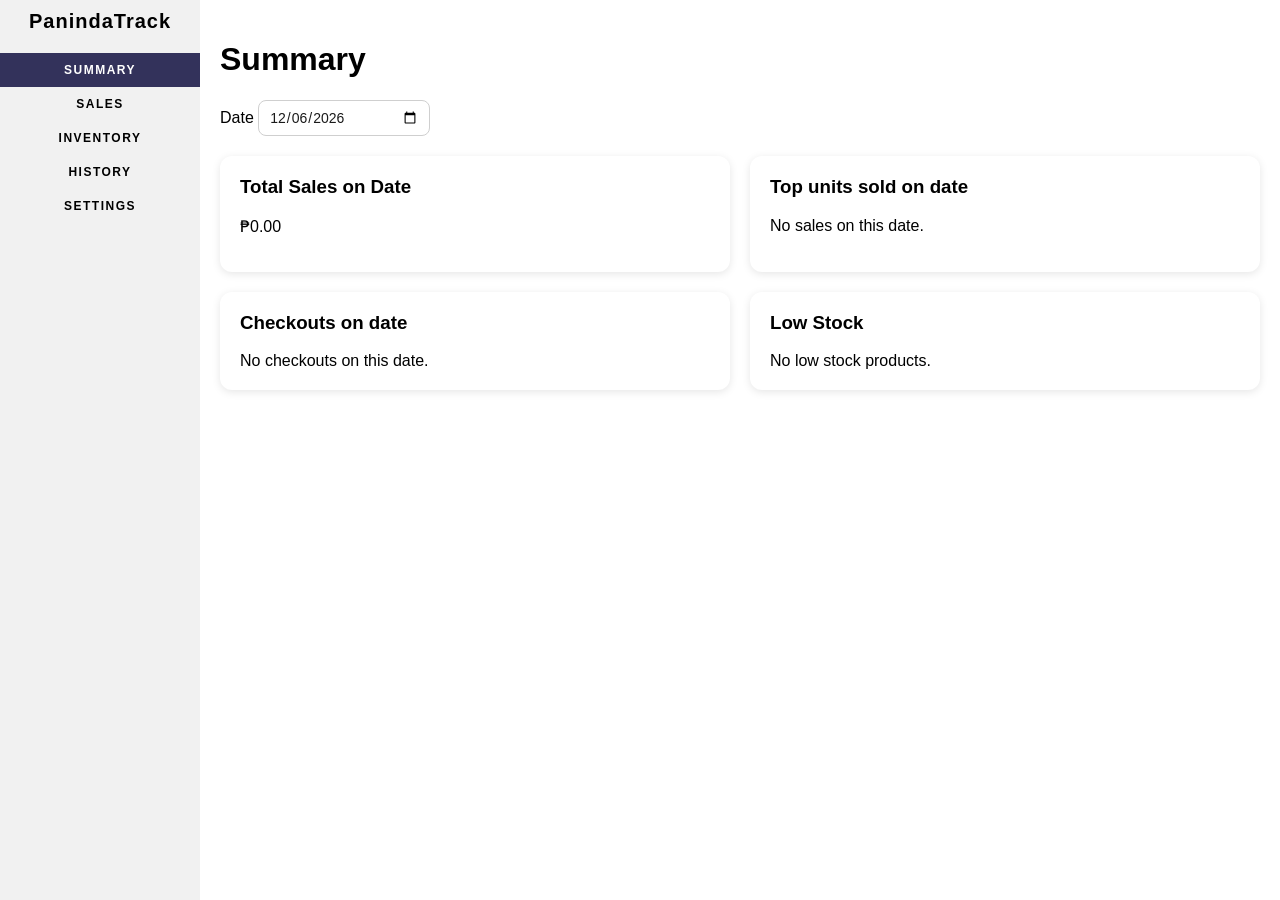
==== index.html @ 16f16569 "Initial commit" ====
<!DOCTYPE html>
<html lang="en">
<head>
    <meta charset="UTF-8">
    <meta name="viewport" content="width=device-width, initial-scale=1.0">
    <link rel="stylesheet" href="css/style.css">
    <title>Summary</title>
</head>
<body>
    <div class="container">
        <nav class="nav-bar">
            <a href="index.html"><h1 class="text-logo">PanindaTrack</h1></a>
            <ul>
                <li><a href="index.html">Summary</a></li>
                <li><a href="html/sales.html">Sales</a></li>
                <li><a href="html/inventory.html">Inventory</a></li>
                <li><a href="html/history.html">History</a></li>
                <li><a href="html/settings.html">Settings</a></li>
            </ul>
        </nav>
    
        <main class="content">
            <h1>Summary</h1>

            <label for="date-input">Date</label>
            <input type="date" id="date-input">

            <div class="summary-grid">

                <div class="content-container">
                    <h3>Total Sales on Date</h3>
                    <p id="total-all">₱0.00</p>
                </div>

                <div class="content-container">
                    <h3>Top units sold on date</h3>
                    <div id="top-display"></div>
                </div>

                <div class="content-container">
                    <h3>Checkouts on date</h3>
                    <div id="checkout-display"></div>
                </div>

                <div class="content-container">
                    <h3>Low Stock</h3>
                    <div id="low-display"></div>
                </div>
            </div>
            
        </main>

    </div>
    <script src="/js/script.js"></script>
    <script src="/js/summary.js"></script>
</body>
</html>
---- css/style.css ----
html, body {
    height: 100%;
}

body {
    margin: 0;
    font-family: 'Inter', sans-serif;
}

/*shared background*/
.text-logo,
.nav-bar,
ul {
    background-color: #f1f1f1;
    width: 200px;
}

/*navbar*/
.text-logo {
    margin: 0 0 10px 0;
    padding: 10px 5px;
    text-align: center;
    box-sizing: border-box;
    font-size: 20px;
    font-weight: 600;
    letter-spacing: 1px;
}

.text-logo a {
    color: #33325b;
}

.nav-bar {
    height: 100vh;
}

ul {
    list-style-type: none;
    margin: 0;
    padding: 0;
}

a {
    color: black;
    text-decoration: none;
}

li a {
    display: block;
    text-align: center;
    padding: 10px 5px;
    text-transform: uppercase;
    font-size: 12px;
    font-weight: 600;
    letter-spacing: 1.5px;
}

li a:hover,
li a.active {
    background-color: #33325b;
    color: white;
}

/*layout, content, content-container*/
.container{
    display: flex;
}

.content{
    flex: 1;
    padding: 20px;
}

.content-container{
    background-color: white;
    padding: 20px;
    border-radius: 12px;
    box-shadow: 0 2px 8px rgba(0, 0, 0, 0.1);
    max-width: 150px;
}

.content-container h3{
    margin-top: 0;
}

.content-container button{
    font-family: inherit;
    font-size: 14px;
    font-weight: 600;
    padding: 8px 16px;
    border: none;
    border-radius: 8px;
    background-color: #e0e0e0;
    color: #1a1a1a;
    cursor: pointer;
}

.content-container button:hover{
    background-color: #33325b;
    color: white;
}

.content-container button:hover,
.content-container button.active {
    background-color: #33325b;
    color: white;
}

/*Inventory*/
#inventory{
    max-width: 1000px;
    margin-top: 20px;
}

/*Inventory: products*/
table{
    width: 100%;
    border-collapse: collapse;
}

th, td{
    text-align: left;
    padding: 12px 16px;
    border-bottom: 1px solid #e0e0e0;
}

tbody tr { 
    cursor: pointer; 
}

tbody tr:hover,
tr.selected { 
    background-color: #e6e6e6; 
}

/*Inventory: form*/
.form {
    display: flex;
    flex-wrap: wrap;
    gap: 10px;
    align-items: flex-end;
    margin-bottom: 20px;
}

.form label {
    display: flex;
    flex-direction: column;
    gap: 4px;
    font-size: 13px;
    font-weight: 600;
}

input {
    width: 150px;
    padding: 8px 10px;
    font-family: inherit;
    font-size: 14px;
    border: 1px solid #cfcfcf;
    border-radius: 8px;
    background-color: white;
    color: #1a1a1a;
}

input:focus {
    outline: none;
    border-color: #33325b;
}

.form button {
    font-family: inherit;
    font-size: 14px;
    font-weight: 600;
    padding: 9px 18px;
    border: none;
    border-radius: 8px;
    background-color: #e0e0e0;
    color: #1a1a1a;
    cursor: pointer;
}

.form button:hover {
    background-color: #33325b;
    color: white;
}

/*Inventory: delete*/
dialog {
    width: 320px;
    max-width: 90%;
    padding: 24px;
    border: none;
    border-radius: 12px;
    box-shadow: 0 4px 16px rgba(0, 0, 0, 0.25);
    font-family: inherit;
}

dialog p {
    margin: 0 0 20px 0;
    font-size: 16px;
    font-weight: 600;
}

.dialog-buttons {
    display: flex;
    gap: 10px;
    justify-content: flex-end;
}

dialog button {
    font-family: inherit;
    font-size: 14px;
    font-weight: 600;
    padding: 9px 18px;
    border: none;
    border-radius: 8px;
    cursor: pointer;
}

#noBtn {
    background-color: #e0e0e0;
    color: #1a1a1a;
}

#noBtn:hover {
    background-color: #33325b;
    color: white;
}

#yesBtn {
    background-color: #c62828;
    color: white;
}

#yesBtn:hover:not(:disabled) {
    background-color: #a61e1e;
}

#yesBtn:disabled {
    opacity: 0.5;
    cursor: not-allowed;
}

/*Inventory: duplicate checker message*/
#message {
    text-align: center;
    color: #c62828;
    font-weight: 600;
}

/*Sales*/
#sales{
    max-width: 1000px;
    margin: 20px;
}

td span{
    display: inline-block;
    min-width: 32px;
    text-align: center;
}

dialog button {
    font-family: inherit;
    font-size: 14px;
    font-weight: 600;
    padding: 9px 18px;
    border: none;
    border-radius: 8px;
    background-color: #e0e0e0;
    color: #1a1a1a;
    cursor: pointer;
}

dialog button:hover {
    background-color: #33325b;
    color: white;
}

#checkout-summary {
    margin-bottom: 12px;
}

#checkout-summary div {
    padding: 4px 0;
}

dialog p {
    margin: 12px 0 20px 0;
}

/*Summary*/
.summary-grid {
    display: grid;
    grid-template-columns: 1fr 1fr;
    gap: 20px;
    margin-top: 20px;
}

.summary-grid .content-container {
    width: 100%;
    max-width: none;
    min-width: 0;
    overflow-x: auto;
    box-sizing: border-box;
}

.content{
    min-width: 0;
}

.summary-grid td,
.summary-grid th {
    white-space: nowrap;
}

@media (max-width: 800px) {
    .summary-grid { grid-template-columns: 1fr; }
}

/*History: button*/
#clearBtn {
    font-family: inherit;
    font-size: 14px;
    font-weight: 600;
    padding: 9px 18px;
    border: none;
    border-radius: 8px;
    background-color: #e0e0e0;
    color: #1a1a1a;
    cursor: pointer;
}

#clearBtn:hover {
    background-color: #33325b;
    color: white;
}

.toolbar {
    display: flex;
    align-items: center;
    gap: 10px;
    margin-bottom: 20px;
}

/*light-dark theme (keep at the bottom)*/
body.dark {
    background-color: #1a1a1a;
    color: white;
}

body.dark .text-logo,
body.dark .nav-bar,
body.dark ul {
    background-color: #2a2a2a;
}

body.dark a,
body.dark li a {
    color: white;
}

body.dark .text-logo a {
    color: #DBDBDB;
}

body.dark li a:hover,
body.dark li a.active {
    background-color: #DBDBDB;
    color: #1a1a1a;
}

body.dark .content-container {
    background-color: #2a2a2a;
    box-shadow: none;
}

body.dark .content-container button {
    background-color: #3a3a3a;
    color: white;
}

body.dark .content-container button:hover,
body.dark .content-container button.active {
    background-color: #DBDBDB;
    color: #1a1a1a;
}

body.dark tbody tr:hover,
body.dark tr.selected { 
    background-color: #3a3a3a; 
}

body.dark input {
    background-color: #2a2a2a;
    border-color: #3a3a3a;
    color: white;
}

body.dark input:focus {
    border-color: #DBDBDB;
}

body.dark .form button {
    background-color: #3a3a3a;
    color: white;
}

body.dark .form button:hover {
    background-color: #DBDBDB;
    color: #1a1a1a;
}

/*Inventory: delete*/
body.dark dialog {
    background-color: #2a2a2a;
    color: white;
}

body.dark #noBtn {
    background-color: #3a3a3a;
    color: white;
}

body.dark #noBtn:hover {
    background-color: #DBDBDB;
    color: #1a1a1a;
}

/*Inventory: duplicate error message*/
body.dark #message {
    color: #ff8a80;
}

/*Sales: dialog button*/
body.dark dialog button {
    background-color: #3a3a3a;
    color: #d8d8d8;
}

body.dark dialog button:hover {
    background-color: #d8d8d8;
    color: #1a1a1a;
}

/*History: button*/
body.dark #clearBtn {
    background-color: #3a3a3a;
    color: #d8d8d8;
}

body.dark #clearBtn:hover {
    background-color: #d8d8d8;
    color: #1a1a1a;
}
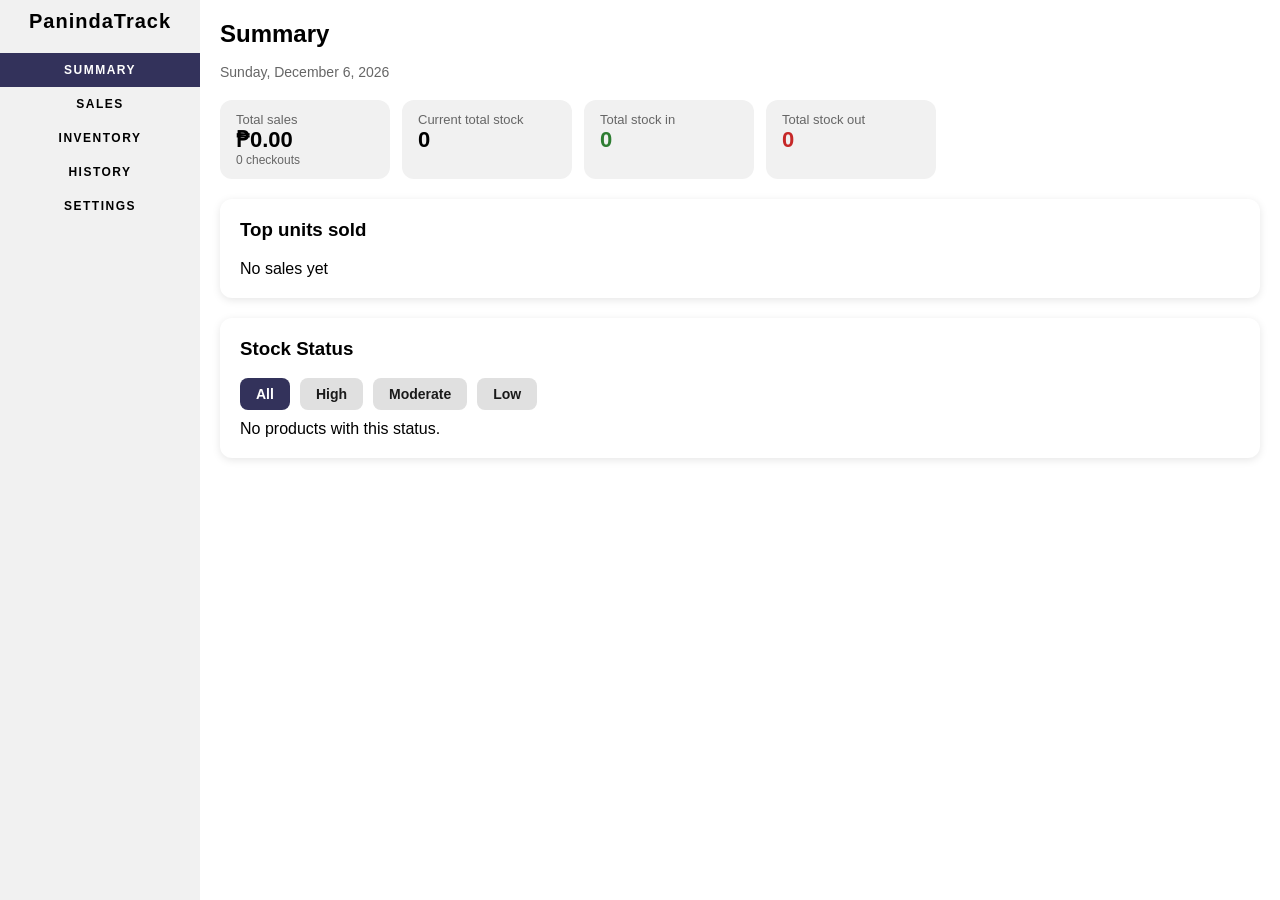
==== commit 03c57474: "Added new features" ====
--- a/index.html
+++ b/index.html
@@ -22,36 +22,53 @@
         <main class="content">
             <h1>Summary</h1>
 
-            <label for="date-input">Date</label>
-            <input type="date" id="date-input">
+            <p id="today-date"></p>
+
+            <div class="stat-cards">
+                <div class="stat-card sales">
+                    <span>Total sales</span>
+                    <strong id="total-all">₱0.00</strong>
+                    <small id="checkout-count">0 checkouts</small>
+                </div>
+
+                <div class="stat-card">
+                    <span>Current total stock</span>
+                    <strong id="total-stock">0</strong>
+                </div>
+
+                <div class="stat-card in">
+                    <span>Total stock in</span>
+                    <strong id="total-in">0</strong>
+                </div>
+
+                <div class="stat-card out">
+                    <span>Total stock out</span>
+                    <strong id="total-out">0</strong>
+                </div>
+            </div>
 
             <div class="summary-grid">
-
-                <div class="content-container">
-                    <h3>Total Sales on Date</h3>
-                    <p id="total-all">₱0.00</p>
-                </div>
-
-                <div class="content-container">
-                    <h3>Top units sold on date</h3>
+                <div class="content-container top-card">
+                    <h3>Top units sold</h3>
                     <div id="top-display"></div>
                 </div>
 
-                <div class="content-container">
-                    <h3>Checkouts on date</h3>
-                    <div id="checkout-display"></div>
-                </div>
-
-                <div class="content-container">
-                    <h3>Low Stock</h3>
-                    <div id="low-display"></div>
+                <div class="content-container status-card">
+                    <h3>Stock Status</h3>
+                    <div class="status-header">
+                        <button type="button" class="status-btn active" data-status="all">All</button>
+                        <button type="button" class="status-btn" data-status="high">High</button>
+                        <button type="button" class="status-btn" data-status="moderate">Moderate</button>
+                        <button type="button" class="status-btn" data-status="low">Low</button>
+                    </div>
+                    <div id="status-display"></div>
                 </div>
             </div>
             
         </main>
 
     </div>
-    <script src="/js/script.js"></script>
-    <script src="/js/summary.js"></script>
+    <script src="js/script.js"></script>
+    <script src="js/summary.js"></script>
 </body>
 </html>
--- a/css/style.css
+++ b/css/style.css
@@ -71,6 +71,11 @@
     padding: 20px;
 }
 
+.content h1 {
+    font-size: 24px;
+    margin: 0 0 16px 0;
+}
+
 .content-container{
     background-color: white;
     padding: 20px;
@@ -106,6 +111,190 @@
     color: white;
 }
 
+.content-container button.delete-btn,
+body.dark .content-container button.delete-btn {
+    background-color: #e53935;
+    color: white;
+}
+
+.content-container button.delete-btn:hover,
+body.dark .content-container button.delete-btn:hover {
+    background-color: #c62828;
+    color: white;
+}
+
+/*Summary*/
+.summary-grid {
+    display: grid;
+    grid-template-columns: 1fr 1fr;
+    gap: 20px;
+    margin-top: 20px;
+}
+
+.summary-grid .content-container {
+    width: 100%;
+    max-width: none;
+    min-width: 0;
+    overflow-x: auto;
+    box-sizing: border-box;
+}
+
+.content{
+    min-width: 0;
+}
+
+.summary-grid td,
+.summary-grid th {
+    white-space: nowrap;
+}
+
+@media (max-width: 800px) {
+    .summary-grid { grid-template-columns: 1fr; }
+}
+
+/*Summary:; today date*/
+#today-date{
+    margin: 0 0 16px 0;
+    font-size: 14px;
+    color: #666;
+}
+
+body.dark #today-date{
+    color: #b0b0b0;
+}
+
+/*Summary: Sales*/
+.stat-cards{
+    display: flex;
+    flex-wrap: wrap;
+    gap: 12px;
+    margin-bottom: 20px;
+}
+
+.stat-card.sales{
+    order: -1;
+}
+
+.stat-card small{
+    display: block;
+    font-size: 12px;
+    color: #666;
+}
+
+body.dark .stat-card small{
+    color: #b0b0b0;
+}
+
+/*Summary: units sold*/
+.top-card{
+    grid-column: 1 / -1;
+}
+
+.top-card td{
+    padding: 6px 12px;
+    font-size: 14px;
+}
+
+/*Summary: stock status*/
+#status-display{
+    max-height: 300px;
+    overflow-y: auto;
+}
+
+#status-display thead th{
+    position: sticky;
+    top: 0;
+    background-color: white;
+}
+
+.status-card{
+    grid-column: 1 / -1;
+    max-width: 700px;
+}
+
+.status-card td,
+.status-card th{
+    white-space: normal;
+}
+
+body.dark #status-display thead th{
+    background-color: #363636;
+}
+
+.status-header{
+    display: flex;
+    flex-wrap: wrap;
+    align-items: center;
+    gap: 10px;
+    margin-bottom: 10px;
+}
+
+.status-header h3{
+    margin: 0 13px 0 0;
+}
+
+.status-btn{
+    font-family: inherit;
+    font-size: 14px;
+    font-weight: 600;
+    padding: 8px 16px;
+    border: none;
+    border-radius: 8px;
+    background-color: #e0e0e0;
+    color: #1a1a1a;
+    cursor: pointer;
+}
+
+.status-btn:hover,
+.status-btn.active{
+    background-color: #33325b;
+    color: white;
+}
+
+.badge.high{
+    background-color: #e3f4e5;
+    color: #2e7d32;
+}
+
+.badge.moderate{
+    background-color: #fff3d6;
+    color: #b26a00;
+}
+
+.badge.low{
+    background-color: #fdeaea;
+    color: #c62828;
+}
+
+body.dark .status-btn{
+    background-color: #444444;
+    color: #d8d8d8;
+}
+
+body.dark .status-btn:hover,
+body.dark .status-btn.active{
+    background-color: #DBDBDB;
+    color: #1a1a1a;
+}
+
+body.dark .badge.high{
+    background-color: #1f3a22;
+    color: #81c784;
+}
+
+body.dark .badge.moderate{
+    background-color: #3d3318;
+    color: #ffd84f;
+}
+
+body.dark .badge.low{
+    background-color: #3d2121;
+    color: #ff8a80;
+}
+
+.content >.stat-cards{
+    margin-top: 20px;
+}
 /*Inventory*/
 #inventory{
     max-width: 1000px;
@@ -125,12 +314,12 @@
 }
 
 tbody tr { 
-    cursor: pointer; 
+    cursor: default; 
 }
 
 tbody tr:hover,
 tr.selected { 
-    background-color: #e6e6e6; 
+    background-color: #f5f3f3; 
 }
 
 /*Inventory: form*/
@@ -184,6 +373,11 @@
 }
 
 /*Inventory: delete*/
+
+td button + button {
+    margin-left: 10px;   /* gap between Edit and Delete */
+}
+
 dialog {
     width: 320px;
     max-width: 90%;
@@ -241,10 +435,26 @@
 }
 
 /*Inventory: duplicate checker message*/
-#message {
+#message.error {
     text-align: center;
     color: #c62828;
     font-weight: 600;
+}
+
+#message.success {
+    text-align: center;
+    color: #74e287;
+    font-weight: 600;
+}
+
+#message {
+    opacity: 0;
+    min-height: 20px;
+    transition: opacity 0.4s ease;
+}
+
+#message.show{
+    opacity: 1;
 }
 
 /*Sales*/
@@ -288,33 +498,293 @@
     margin: 12px 0 20px 0;
 }
 
-/*Summary*/
-.summary-grid {
-    display: grid;
-    grid-template-columns: 1fr 1fr;
-    gap: 20px;
-    margin-top: 20px;
-}
-
-.summary-grid .content-container {
-    width: 100%;
-    max-width: none;
-    min-width: 0;
+.stock-error{
+    margin: 8px 0 12px;
+    font-size: 13px;
+    color: #c62828;
+}
+
+body.dark .stock-error{
+    color: #ff8a80;
+}
+
+/*History: styling*/
+#type-input{
+    padding: 8px 10px;
+    font-family: inherit;
+    font-size: 14px;
+    border: 1px solid #cfcfcf;
+    border-radius: 8px;
+    background-color: white;
+    color: #1a1a1a;
+}
+
+.toolbar{
+    flex-wrap: wrap;
+}
+
+.stat-card{
+    padding: 12px 16px;
+    border-radius: 12px;
+    background-color: #f1f1f1;
+    box-sizing: border-box;
+    width: 170px;
+}
+
+.stat-card span{
+    display: block;
+    font-size: 13px;
+    color: #666;
+}
+
+.stat-card strong{
+    font-size: 22px;
+}
+
+.stat-card.in strong { color: #2e7d32; }
+.stat-card.out strong { color: #c62828; }
+
+.badge{
+    display: inline-block;
+    padding: 3px 10px;
+    border-radius: 6px;
+    font-size: 12px;
+    font-weight: 600;
+}
+
+.badge.in{
+    background-color: #e3f4e5;
+    color: #2e7d32;
+}
+
+.badge.out{
+    background-color: #fdeaea;
+    color: #c62828;
+}
+
+#history-display{
     overflow-x: auto;
-    box-sizing: border-box;
-}
-
-.content{
-    min-width: 0;
-}
-
-.summary-grid td,
-.summary-grid th {
+    overflow-y: auto;
+    max-height: calc(100vh - 380px);
+}
+
+#history-display thead th{
+    position: sticky;
+    top: 0;
+    background-color: white;
+}
+
+body.dark #history-display thead th{
+    background-color: #2b2b2b;
+}
+
+#history-display td,
+#history-display th{
     white-space: nowrap;
 }
 
-@media (max-width: 800px) {
-    .summary-grid { grid-template-columns: 1fr; }
+/*History: tabs*/
+.tabs{
+    display: flex;
+    gap: 10px;
+    margin-bottom: 16px;
+}
+
+.tab-btn{
+    font-family: inherit;
+    font-size: 14px;
+    font-weight: 600;
+    padding: 8px 16px;
+    border: none;
+    border-radius: 8px;
+    background-color: #e0e0e0;
+    color: #1a1a1a;
+    cursor: pointer;
+}
+
+.tab-btn:hover,
+.tab-btn.active{
+    background-color: #33325b;
+    color: white;
+}
+
+/*History: checkouts*/
+#co-message{
+    min-height: 20px;
+    margin: 0 0 12px 0;
+    color: #c62828;
+    font-weight: 600;
+}
+
+.co-cards{
+    display: flex;
+    flex-direction: column;
+    gap: 12px;
+    margin-bottom: 16px;
+}
+
+.co-card{
+    padding: 12px 16px;
+    border-radius: 12px;
+    background-color: #f1f1f1;
+}
+
+.co-card span{
+    display: block;
+    font-size: 13px;
+    color: #666;
+    margin-bottom: 4px;
+}
+
+.co-card strong{
+    font-size: 22px;
+}
+
+#co-top{
+    max-height: 130px;
+    overflow-y: auto;
+    padding-right: 24px;
+    font-size: 14px;
+}
+
+.co-row{
+    display: flex;
+    justify-content: space-between;
+    padding: 3px 0;
+}
+
+.co-list{
+    max-height: 260px;
+    overflow-y: auto;
+    padding: 4px 16px;
+    border-radius: 12px;
+    background-color: #f1f1f1;
+}
+
+.co-list thead th{
+    position: sticky;
+    top: 0;
+    background-color: #f1f1f1;
+}
+
+.co-list td,
+.co-list th{
+    white-space: nowrap;
+}
+
+/*History: buttons*/
+#co-clear,
+.co-list button{
+    font-family: inherit;
+    font-size: 14px;
+    font-weight: 600;
+    padding: 6px 14px;
+    border: none;
+    border-radius: 8px;
+    background-color: #e0e0e0;
+    color: #1a1a1a;
+    cursor: pointer;
+}
+
+#co-clear{
+    padding: 9px 18px;
+}
+
+#co-clear:hover,
+.co-list button:hover{
+    background-color: #33325b;
+    color: white;
+}
+
+body.dark #co-clear,
+body.dark .co-list button{
+    background-color: #444444;
+    color: #d8d8d8;
+}
+
+body.dark #co-clear:hover,
+body.dark .co-list button:hover{
+    background-color: #DBDBDB;
+    color: #1a1a1a;
+}
+/*History: receipt dialog*/
+#receipt-dialog{
+    font-family: monospace;
+    font-size: 13px;
+}
+
+#rc-head{
+    text-align: center;
+    margin-bottom: 8px;
+}
+
+#rc-items{
+    max-height: 200px;
+    overflow-y: auto;
+    padding: 8px 8px 8px 0;
+    border-top: 1px dashed #bbb;
+}
+
+#rc-total{
+    margin-top: 8px;
+    font-weight: 800;
+}
+
+#receipt-dialog .dialog-buttons{
+    margin-top: 14px;
+}
+
+body.dark .tab-btn{
+    background-color: #444444;
+    color: #d8d8d8;
+}
+
+body.dark .tab-btn:hover,
+body.dark .tab-btn.active{
+    background-color: #DBDBDB;
+    color: #1a1a1a;
+}
+
+body.dark .co-card,
+body.dark .co-list,
+body.dark .co-list thead th{
+    background-color: #363636;
+}
+
+body.dark .co-card span{
+    color: #b0b0b0;
+}
+
+body.dark #co-message{
+    color: #ff8a80;
+}
+
+body.dark #rc-items{
+    border-color: #555;
+}
+/*dark mode for history*/
+body.dark #type-input{
+    background-color: #2a2a2a;
+    border-color: #3a3a3a;
+    color: white;
+}
+
+body.dark .stat-card{
+    background-color: #2a2a2a;
+}
+
+body.dark .stat-card span{
+    color: #b0b0b0;
+}
+
+body.dark .badge.in{
+    background-color: #1f3a22;
+    color: #81c784;
+}
+
+body.dark .badge.out{
+    background-color: #3d2121;
+    color: #ff8a80;
 }
 
 /*History: button*/
@@ -342,21 +812,34 @@
     margin-bottom: 20px;
 }
 
+#history-message{
+    min-height: 20px;
+    margin: 0 0 12px 0;
+    color: #c62828;
+    font-weight: 600;
+}
+
+body.dark #history-message{
+    color: #ff8a80;
+}
 /*light-dark theme (keep at the bottom)*/
+
+/*base*/
 body.dark {
-    background-color: #1a1a1a;
-    color: white;
-}
-
+    background-color: #2b2b2b;
+    color: white;
+}
+
+body.dark a,
+body.dark li a {
+    color: white;
+}
+
+/*sidebar*/
 body.dark .text-logo,
 body.dark .nav-bar,
 body.dark ul {
-    background-color: #2a2a2a;
-}
-
-body.dark a,
-body.dark li a {
-    color: white;
+    background-color: #363636;
 }
 
 body.dark .text-logo a {
@@ -369,30 +852,39 @@
     color: #1a1a1a;
 }
 
+/*containers and cards*/
 body.dark .content-container {
-    background-color: #2a2a2a;
+    background-color: #363636;
     box-shadow: none;
 }
 
-body.dark .content-container button {
-    background-color: #3a3a3a;
-    color: white;
-}
-
-body.dark .content-container button:hover,
-body.dark .content-container button.active {
-    background-color: #DBDBDB;
-    color: #1a1a1a;
+body.dark .stat-card {
+    background-color: #363636;
+}
+
+body.dark .stat-card span {
+    color: #b0b0b0;
+}
+
+body.dark .stat-card.in strong { color: #81c784; }
+body.dark .stat-card.out strong { color: #ff8a80; }
+
+/*tables*/
+body.dark th,
+body.dark td {
+    border-bottom-color: #4a4a4a;
 }
 
 body.dark tbody tr:hover,
-body.dark tr.selected { 
-    background-color: #3a3a3a; 
-}
-
-body.dark input {
-    background-color: #2a2a2a;
-    border-color: #3a3a3a;
+body.dark tr.selected {
+    background-color: #444444;
+}
+
+/*inputs*/
+body.dark input,
+body.dark #type-input {
+    background-color: #363636;
+    border-color: #4a4a4a;
     color: white;
 }
 
@@ -400,56 +892,46 @@
     border-color: #DBDBDB;
 }
 
-body.dark .form button {
-    background-color: #3a3a3a;
-    color: white;
-}
-
-body.dark .form button:hover {
-    background-color: #DBDBDB;
-    color: #1a1a1a;
-}
-
-/*Inventory: delete*/
-body.dark dialog {
-    background-color: #2a2a2a;
-    color: white;
-}
-
+/*buttons*/
+body.dark .content-container button,
+body.dark .form button,
+body.dark #clearBtn,
+body.dark dialog button,
 body.dark #noBtn {
-    background-color: #3a3a3a;
-    color: white;
-}
-
+    background-color: #444444;
+    color: #d8d8d8;
+}
+
+body.dark .content-container button:hover,
+body.dark .content-container button.active,
+body.dark .form button:hover,
+body.dark #clearBtn:hover,
+body.dark dialog button:hover,
 body.dark #noBtn:hover {
     background-color: #DBDBDB;
     color: #1a1a1a;
 }
 
-/*Inventory: duplicate error message*/
-body.dark #message {
+/*dialogs*/
+body.dark dialog {
+    background-color: #363636;
+    color: white;
+}
+
+/*messages*/
+body.dark #message,
+body.dark .stock-error {
     color: #ff8a80;
 }
 
-/*Sales: dialog button*/
-body.dark dialog button {
-    background-color: #3a3a3a;
-    color: #d8d8d8;
-}
-
-body.dark dialog button:hover {
-    background-color: #d8d8d8;
-    color: #1a1a1a;
-}
-
-/*History: button*/
-body.dark #clearBtn {
-    background-color: #3a3a3a;
-    color: #d8d8d8;
-}
-
-body.dark #clearBtn:hover {
-    background-color: #d8d8d8;
-    color: #1a1a1a;
-}
-
+/*history badges*/
+body.dark .badge.in {
+    background-color: #1f3a22;
+    color: #81c784;
+}
+
+body.dark .badge.out {
+    background-color: #3d2121;
+    color: #ff8a80;
+}
+
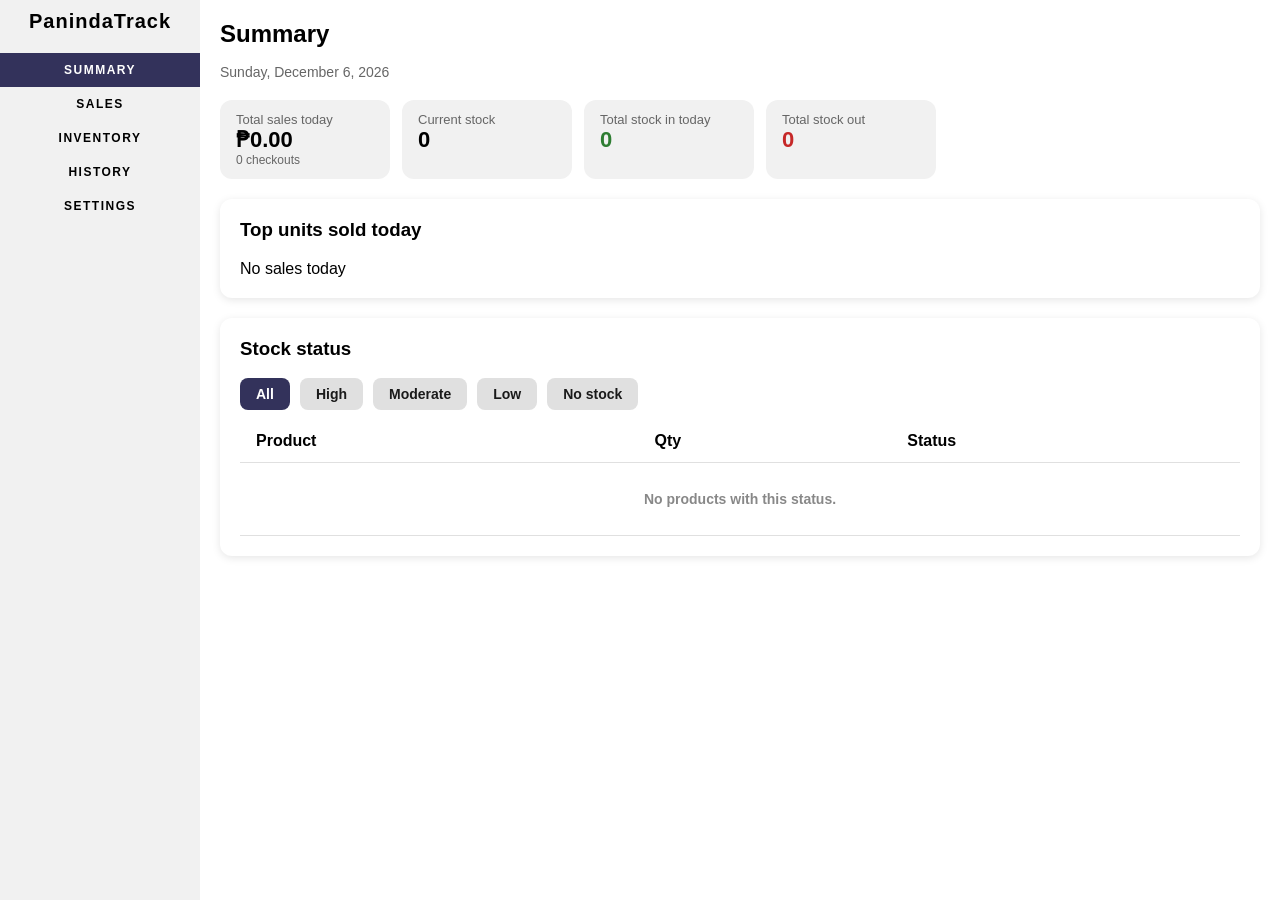
==== commit 31b8e05a: "style and new features" ====
--- a/index.html
+++ b/index.html
@@ -26,18 +26,18 @@
 
             <div class="stat-cards">
                 <div class="stat-card sales">
-                    <span>Total sales</span>
+                    <span>Total sales today</span>
                     <strong id="total-all">₱0.00</strong>
                     <small id="checkout-count">0 checkouts</small>
                 </div>
 
                 <div class="stat-card">
-                    <span>Current total stock</span>
+                    <span>Current stock</span>
                     <strong id="total-stock">0</strong>
                 </div>
 
                 <div class="stat-card in">
-                    <span>Total stock in</span>
+                    <span>Total stock in today</span>
                     <strong id="total-in">0</strong>
                 </div>
 
@@ -49,17 +49,18 @@
 
             <div class="summary-grid">
                 <div class="content-container top-card">
-                    <h3>Top units sold</h3>
+                    <h3>Top units sold today</h3>
                     <div id="top-display"></div>
                 </div>
 
                 <div class="content-container status-card">
-                    <h3>Stock Status</h3>
+                    <h3>Stock status</h3>
                     <div class="status-header">
                         <button type="button" class="status-btn active" data-status="all">All</button>
                         <button type="button" class="status-btn" data-status="high">High</button>
                         <button type="button" class="status-btn" data-status="moderate">Moderate</button>
                         <button type="button" class="status-btn" data-status="low">Low</button>
+                        <button type="button" class="status-btn" data-status="none">No stock</button>
                     </div>
                     <div id="status-display"></div>
                 </div>
--- a/css/style.css
+++ b/css/style.css
@@ -264,6 +264,16 @@
 .badge.low{
     background-color: #fdeaea;
     color: #c62828;
+}
+
+.badge.none{
+    background-color: #e0e0e0;
+    color: #555;
+}
+
+body.dark .badge.none{
+    background-color: #444444;
+    color: #d8d8d8;
 }
 
 body.dark .status-btn{
@@ -508,6 +518,70 @@
     color: #ff8a80;
 }
 
+/*Sales: quantity input*/
+.qty-box{
+    display: flex;
+    align-items: center;
+    gap: 6px;
+}
+
+.qty-box input{
+    width: 48px;
+    padding: 6px 4px;
+    text-align: center;
+    -moz-appearance: textfield;
+}
+
+.qty-box button{
+    padding: 6px 12px;
+}
+
+.qty-box input::-webkit-outer-spin-button,
+.qty-box input::-webkit-inner-spin-button{
+    -webkit-appearance: none;
+    margin: 0;
+}
+
+#sales-message{
+    min-height: 20px;
+    margin: 14px 0 10px 0;
+    color: #c62828;
+    font-weight: 600;
+}
+
+#sales-message:not(:empty){
+    margin: 14px 0 10px 0;
+}
+
+body.dark #sales-message{
+    color: #ff8a80;
+}
+
+/*Sales: total and no stock*/
+.sales-total{
+    margin: 0 0 16px 0;
+    font-size: 20px;
+    font-weight: 600;
+}
+
+#total{
+    font-size: inherit;
+    font-weight: inherit;
+}
+
+/*Summary: empty state*/
+.empty-state{
+    padding: 28px 16px;
+    text-align: center;
+    font-size: 14px;
+    font-weight: 600;
+    color: #888;
+}
+
+body.dark .empty-state{
+    color: #b0b0b0;
+}
+
 /*History: styling*/
 #type-input{
     padding: 8px 10px;
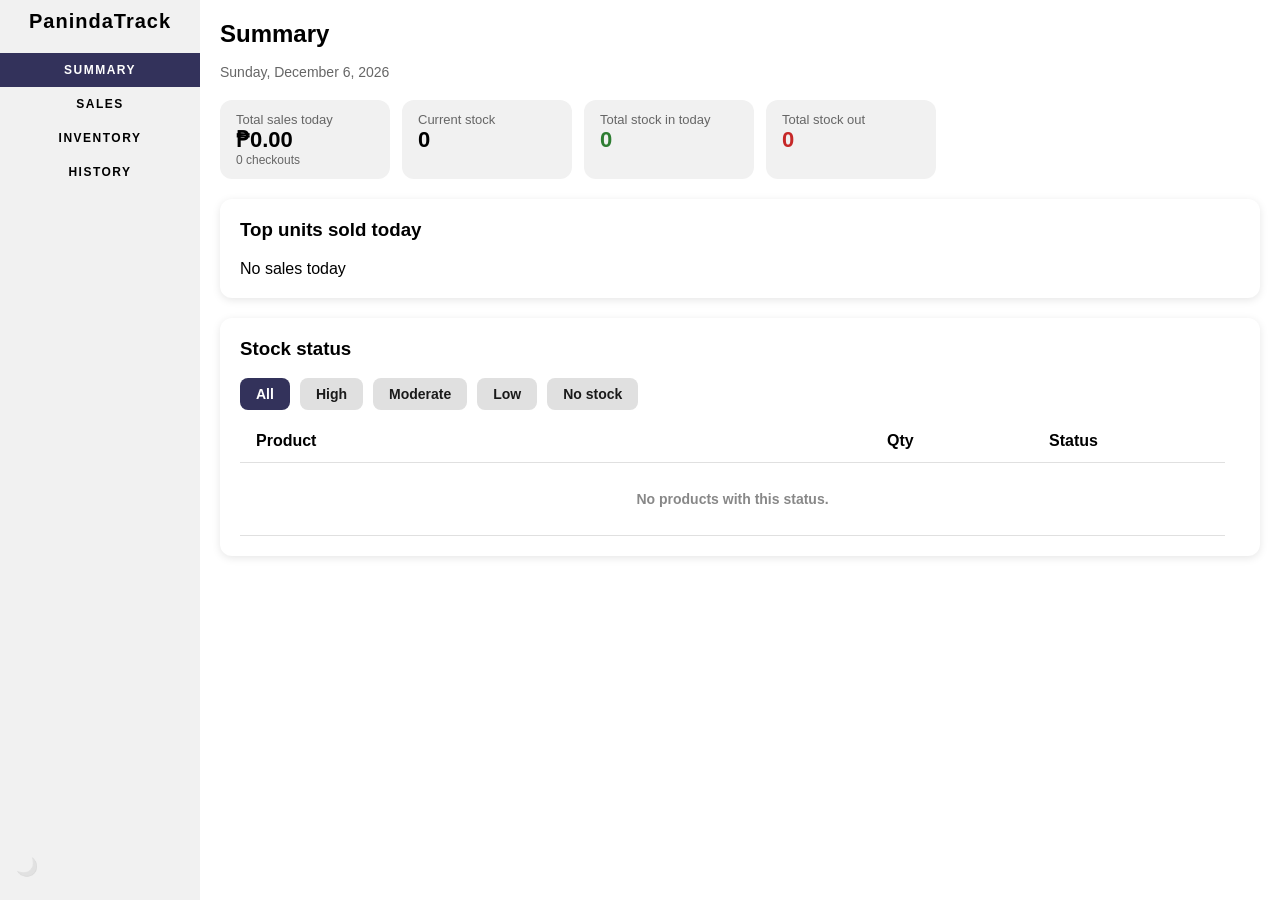
==== commit b1a71790: "major changes" ====
--- a/index.html
+++ b/index.html
@@ -15,7 +15,11 @@
                 <li><a href="html/sales.html">Sales</a></li>
                 <li><a href="html/inventory.html">Inventory</a></li>
                 <li><a href="html/history.html">History</a></li>
-                <li><a href="html/settings.html">Settings</a></li>
+                <li>
+                    <li>
+                        <button type="button" id="themeBtn" aria-label="Toggle light and dark mode">🌙</button>
+                    </li>
+                </li>
             </ul>
         </nav>
     
--- a/css/style.css
+++ b/css/style.css
@@ -31,13 +31,34 @@
 }
 
 .nav-bar {
+    position: sticky;
+    top: 0;
     height: 100vh;
+    align-self: flex-start;   /* stops the flex row from stretching it */
+    display: flex;
+    flex-direction: column;
+    box-sizing: border-box;
 }
 
 ul {
     list-style-type: none;
     margin: 0;
     padding: 0;
+    flex: 1;
+    display: flex;
+    flex-direction: column;
+}
+
+.text-logo,
+.nav-bar,
+ul {
+    background-color: #f1f1f1;
+    width: 200px;
+}
+
+ul li:last-child{
+    margin-top: auto;
+    margin-bottom: 12px;
 }
 
 a {
@@ -123,6 +144,19 @@
     color: white;
 }
 
+#themeBtn {
+    display: block;
+    width: 100%;
+    padding: 10px 5px 10px 16px;   /* 16px on the left moves it off the edge */
+    border: none;
+    background: transparent;
+    font-size: 18px;
+    cursor: pointer;
+    text-align: left;              /* moves the icon to the left */
+    filter: grayscale(1);
+    opacity: 0.4;
+}
+
 /*Summary*/
 .summary-grid {
     display: grid;
@@ -207,6 +241,24 @@
     background-color: white;
 }
 
+#status-display table {
+    table-layout: fixed;          /* columns keep their size no matter which rows show */
+}
+
+#status-display th:nth-child(2),
+#status-display td:nth-child(2) {
+    width: 130px;                 /* Qty */
+}
+
+#status-display th:nth-child(3),
+#status-display td:nth-child(3) {
+    width: 160px;                 /* Status */
+}
+
+#status-display {
+    scrollbar-gutter: stable;     /* reserves space for the scrollbar */
+}
+
 .status-card{
     grid-column: 1 / -1;
     max-width: 700px;
@@ -305,6 +357,11 @@
 .content >.stat-cards{
     margin-top: 20px;
 }
+
+#sales-message.success{
+    color: #1a7f37;
+}
+
 /*Inventory*/
 #inventory{
     max-width: 1000px;
@@ -518,6 +575,37 @@
     color: #ff8a80;
 }
 
+/*Sales: Search Bar*/
+#searchBox{
+    width: 100%;
+    font-size: 16px;
+    padding: 8px 2px;
+    margin-bottom: 12px;
+    border: none;
+    border-bottom: 1px solid #ccc;
+    border-radius: 0;
+    box-shadow: none;
+    background: transparent;
+    outline: none;
+}
+
+#searchBox:focus{
+    border-bottom: 1px solid #2f3158
+}
+
+/*Sales/Inventory: scrollable*/
+.scroll-box{
+    max-height: 400px;
+    overflow-y: auto;
+    box-shadow: inset 0 -10px 8px -8px rgba(0, 0, 0, 0.05);
+}
+
+.scroll-box thead th{
+    position: sticky;
+    top: 0;
+    background: white;
+}
+
 /*Sales: quantity input*/
 .qty-box{
     display: flex;
@@ -567,6 +655,17 @@
 #total{
     font-size: inherit;
     font-weight: inherit;
+}
+
+/*Summary: dialog align*/
+.summary-line {
+    display: flex;
+    justify-content: space-between;   /* name on the left, price on the right */
+    gap: 16px;
+}
+
+.summary-line span:last-child {
+    white-space: nowrap;              /* keeps the price on one line */
 }
 
 /*Summary: empty state*/
@@ -746,6 +845,19 @@
     white-space: nowrap;
 }
 
+.co-card span{
+    display: block;
+    font-size: 14px;
+    margin-bottom: 6px;
+}
+
+.co-head{
+    font-weight: bold;
+    color: #000;
+    position: sticky;
+    top: 0;
+    background: #f0f0f0;
+}
 /*History: buttons*/
 #co-clear,
 .co-list button{
@@ -781,6 +893,16 @@
     background-color: #DBDBDB;
     color: #1a1a1a;
 }
+
+/*History: scroll*/
+#co-display{
+    padding-top: 0;
+}
+
+#co-display thead th{
+    background: #f0f0f0;
+}
+
 /*History: receipt dialog*/
 #receipt-dialog{
     font-family: monospace;
@@ -808,6 +930,14 @@
     margin-top: 14px;
 }
 
+/*History: empty*/
+.co-empty{
+    text-align: center;
+    color: #888;
+    font-weight: bold;
+    padding: 16px 0;
+}
+
 body.dark .tab-btn{
     background-color: #444444;
     color: #d8d8d8;
@@ -895,6 +1025,14 @@
 
 body.dark #history-message{
     color: #ff8a80;
+}
+
+/*History: empty*/
+.empty-cell{
+    text-align: center;
+    color: #888;
+    font-weight: bold;
+    padding: 24px 0;
 }
 /*light-dark theme (keep at the bottom)*/
 
@@ -1009,3 +1147,44 @@
     color: #ff8a80;
 }
 
+/*dark mode: scrollable lists, search bar, history*/
+
+/* table headers */
+body.dark .scroll-box thead th,
+body.dark #co-display thead th,
+body.dark .co-head {
+    background-color: #363636;      /* same as .content-container in dark mode */
+}
+
+body.dark .co-head {
+    color: white;
+}
+
+/* dark scrollbars (removes the white strip) */
+body.dark .scroll-box,
+body.dark #history-display,
+body.dark #co-top,
+body.dark .co-list,
+body.dark #status-display {
+    color-scheme: dark;
+}
+
+/* search bar */
+body.dark #searchBox {
+    border-bottom-color: #555;
+    color: white;
+}
+
+body.dark #searchBox:focus {
+    border-bottom-color: #DBDBDB;
+}
+
+/* empty messages */
+body.dark .empty-cell,
+body.dark .co-empty {
+    color: #b0b0b0;
+}
+
+body.dark input[type="date"] {
+    color-scheme: dark;
+}
